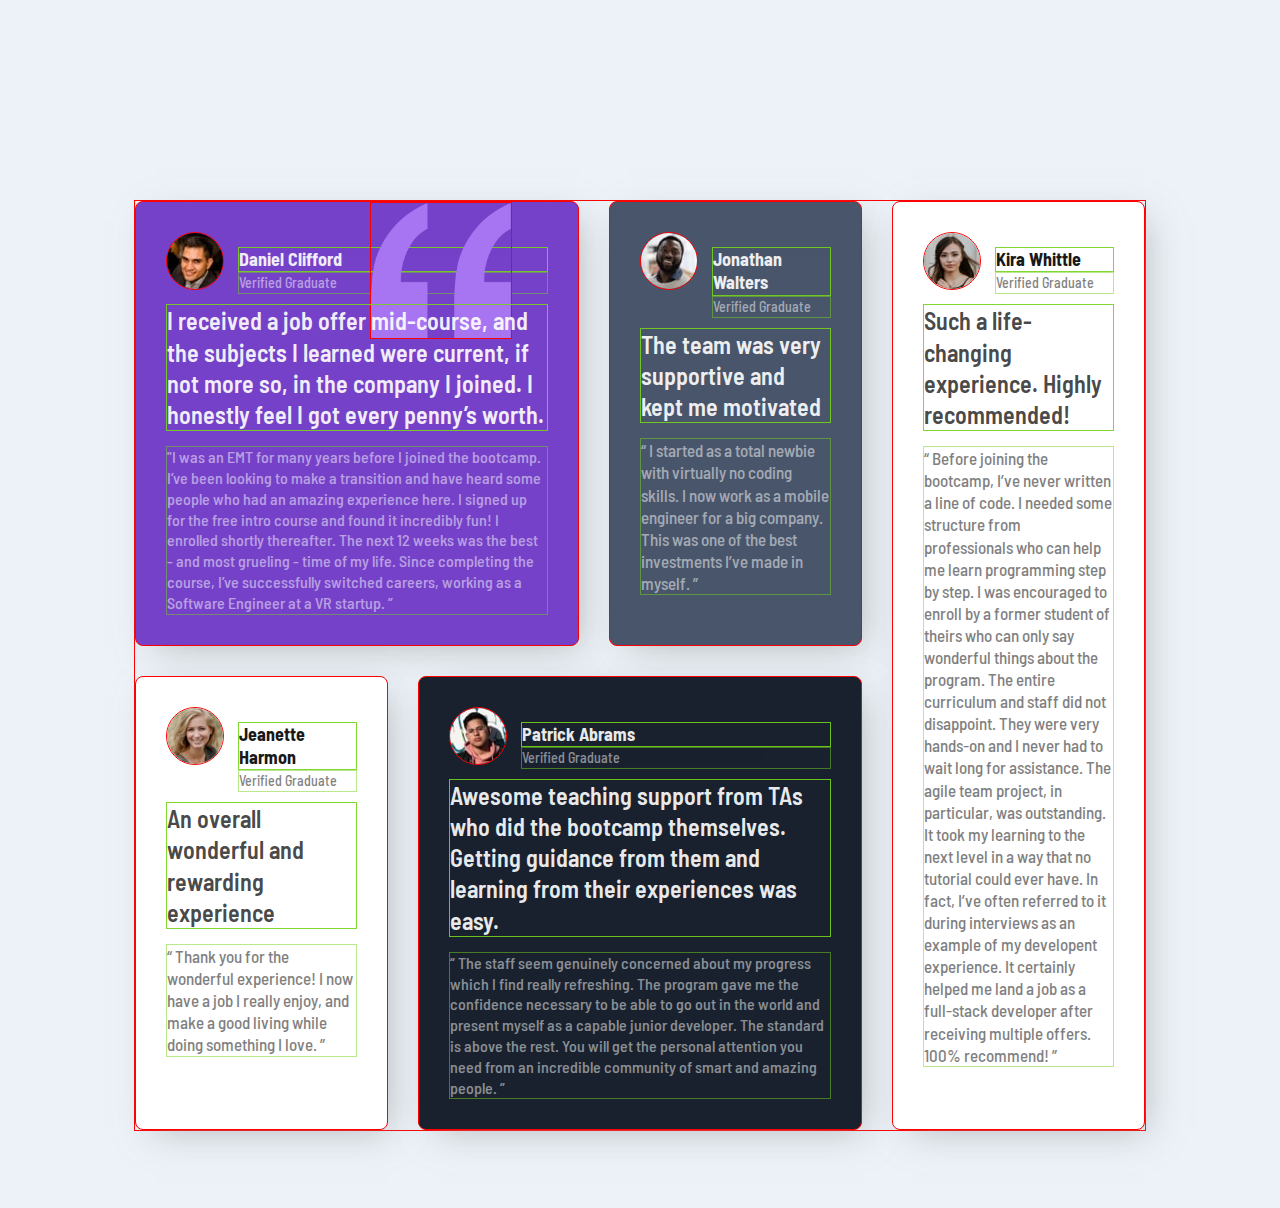
==== main.html @ f02a7a20 "complete" ====
<!DOCTYPE html>
<html lang="en">
  <head>
    <meta charset="UTF-8" />
    <meta name="viewport" content="width=device-width, initial-scale=1.0" />
    <!-- displays site properly based on user's device -->
    <link rel="preconnect" href="https://fonts.googleapis.com" />
    <link rel="preconnect" href="https://fonts.gstatic.com" crossorigin />
    <link
      href="https://fonts.googleapis.com/css2?family=Barlow+Semi+Condensed:wght@300;500;600&display=swap"
      rel="stylesheet"
    />
    <link rel="stylesheet" href="styles.css" />
    <link
      rel="icon"
      type="image/png"
      sizes="32x32"
      href="./images/favicon-32x32.png"
    />

    <title>Frontend Mentor | [Challenge Name Here]</title>
  </head>
  <body class="page">
    <section class="box">
      <div class="quote">
        <!-- /*BOX 1*/ -->

        <div class="quote__item">
          <h2 class="quote__author text_white">Daniel Clifford</h2>
          <p class="quote__grad text_white">Verified Graduate</p>
          <p class="quote__main-text text_white">
            I received a job offer mid-course, and the subjects I learned were
            current, if not more so, in the company I joined. I honestly feel I
            got every penny’s worth.
          </p>

          <p class="quote__sub-text text_white">
            "I was an EMT for many years before I joined the bootcamp. I’ve been
            looking to make a transition and have heard some people who had an
            amazing experience here. I signed up for the free intro course and
            found it incredibly fun! I enrolled shortly thereafter. The next 12
            weeks was the best - and most grueling - time of my life. Since
            completing the course, I’ve successfully switched careers, working
            as a Software Engineer at a VR startup. ”
          </p>
          <img src="images/image-daniel.jpg" class="quote__image" />
          <img class="quotation" src="images/bg-pattern-quotation.png" />
        </div>
        <!-- /*BOX 2*/ -->
        <div class="quote__item">
          <h2 class="quote__author text_white">Jonathan Walters</h2>
          <p class="quote__grad text_white">Verified Graduate</p>
          <p class="quote__main-text text_white">
            The team was very supportive and kept me motivated
          </p>

          <p class="quote__sub-text quote__sub-text_lg text_white">
            “ I started as a total newbie with virtually no coding skills. I now
            work as a mobile engineer for a big company. This was one of the
            best investments I’ve made in myself. ”
          </p>
          <img src="images/image-jonathan.jpg" class="quote__image" />
        </div>
        <!-- /*BOX 3*/ -->

        <div class="quote__item">
          <h2 class="quote__author">Jeanette Harmon</h2>
          <p class="quote__grad">Verified Graduate</p>
          <p class="quote__main-text quote__main-text_reduce">
            An overall wonderful and rewarding experience
          </p>

          <p class="quote__sub-text quote__sub-text_lg">
            “ Thank you for the wonderful experience! I now have a job I really
            enjoy, and make a good living while doing something I love. ”
          </p>
          <img src="images/image-jeanette.jpg" class="quote__image" />
        </div>
        <!-- /*BOX 4*/ -->

        <div class="quote__item">
          <h2 class="quote__author text_white">Patrick Abrams</h2>
          <p class="quote__grad text_white">Verified Graduate</p>
          <p class="quote__main-text text_white">
            Awesome teaching support from TAs who did the bootcamp themselves.
            Getting guidance from them and learning from their experiences was
            easy.
          </p>

          <p class="quote__sub-text text_white">
            “ The staff seem genuinely concerned about my progress which I find
            really refreshing. The program gave me the confidence necessary to
            be able to go out in the world and present myself as a capable
            junior developer. The standard is above the rest. You will get the
            personal attention you need from an incredible community of smart
            and amazing people. ”
          </p>
          <img src="images/image-patrick.jpg" class="quote__image" />
        </div>
        <!-- /*BOX 5*/ -->

        <div class="quote__item">
          <h2 class="quote__author">Kira Whittle</h2>
          <p class="quote__grad">Verified Graduate</p>
          <p class="quote__main-text">
            Such a life-changing experience. Highly recommended!
          </p>

          <p class="quote__sub-text quote__sub-text_lg">
            “ Before joining the bootcamp, I’ve never written a line of code. I
            needed some structure from professionals who can help me learn
            programming step by step. I was encouraged to enroll by a former
            student of theirs who can only say wonderful things about the
            program. The entire curriculum and staff did not disappoint. They
            were very hands-on and I never had to wait long for assistance. The
            agile team project, in particular, was outstanding. It took my
            learning to the next level in a way that no tutorial could ever
            have. In fact, I’ve often referred to it during interviews as an
            example of my developent experience. It certainly helped me land a
            job as a full-stack developer after receiving multiple offers. 100%
            recommend! ”
          </p>
          <img src="images/image-kira.jpg" class="quote__image" />
        </div>
      </div>
    </section>
  </body>
</html>
---- styles.css ----
.page {
  font-family: "Barlow Semi Condensed", sans-serif;
  font-weight: 500;
  background-color: hsl(210, 46%, 95%);
}

p,
h1,
h2,
h3,
h4,
a {
  border: 1px solid rgb(117, 212, 27);
}
page {
  border: 1px solid black;
}
div,
img,
ul,
li {
  border: 1px solid rgb(255, 0, 0);
}
.box {
  width: 80%;
  margin: auto;
  min-height: 1000px;
}
.quote {
  margin: 200px auto;
  display: grid;
  max-width: 1440px;
}

.quote__item {
  min-height: 250px;
  padding: 30px;
  overflow: hidden;
  margin: 0;
  border-radius: 8px;
  position: relative;
  box-shadow: 10px 10px 35px -10px rgba(149, 149, 149, 0.603);
}
.quote__item:nth-child(1) {
  grid-row: 1/2;
  grid-column: 1/3;
  margin-bottom: 30px;
  margin-right: 30px;

  background-color: hsl(263, 55%, 52%);
}
.quote__item:nth-child(2) {
  grid-row: 1/2;
  grid-column: 3/4;
  margin-bottom: 30px;
  background-color: hsl(217, 19%, 35%);
}

.quote__item:nth-child(3) {
  grid-row: 2/3%;
  grid-column: 1/2;
  margin-right: 30px;
  background-color: white;
}

.quote__item:nth-child(4) {
  grid-row: 2/3;
  grid-column: 2/4;

  background-color: hsl(219, 29%, 14%);
}

.quote__item:nth-child(5) {
  grid-row: 1/3;
  grid-column: 4/5;
  margin-left: 30px;
  background-color: white;
}

.quote__author {
  line-height: 1.3;
  font-size: 18px;
  position: relative;
  padding: 0;
  margin: 15px 0 0 72px;
  opacity: 0.9;
}

.quote__grad {
  line-height: 20px;
  padding: 0;
  margin: 0 0 0 72px;
  font-size: 14px;
  opacity: 0.5;
}
.quote__main-text {
  position: relative;
  padding: 0;
  margin: 10px 0 0 0;
  font-size: 24px;
  font-weight: 600;
  line-height: 1.3;
  z-index: 2;
  opacity: 0.9;
  color: rgba(42, 42, 42, 0.938);
}
.quote__sub-text {
  padding: 0;
  margin: 0;
  margin-top: 15px;
  font-size: 16px;
  line-height: 1.3;
  font-weight: 500;
  opacity: 0.5;
  bottom: 0;
}

.quote__sub-text_lg {
  font-size: 17px;
}

.text_white {
  color: white;
}

.quote__image {
  border-radius: 50%;
  position: absolute;
  top: 30px;
  left: 30px;
}
.quotation {
  z-index: 0;
  position: absolute;
  top: 0px;
  right: 15%;
  width: 140px;
  height: 135px;
}
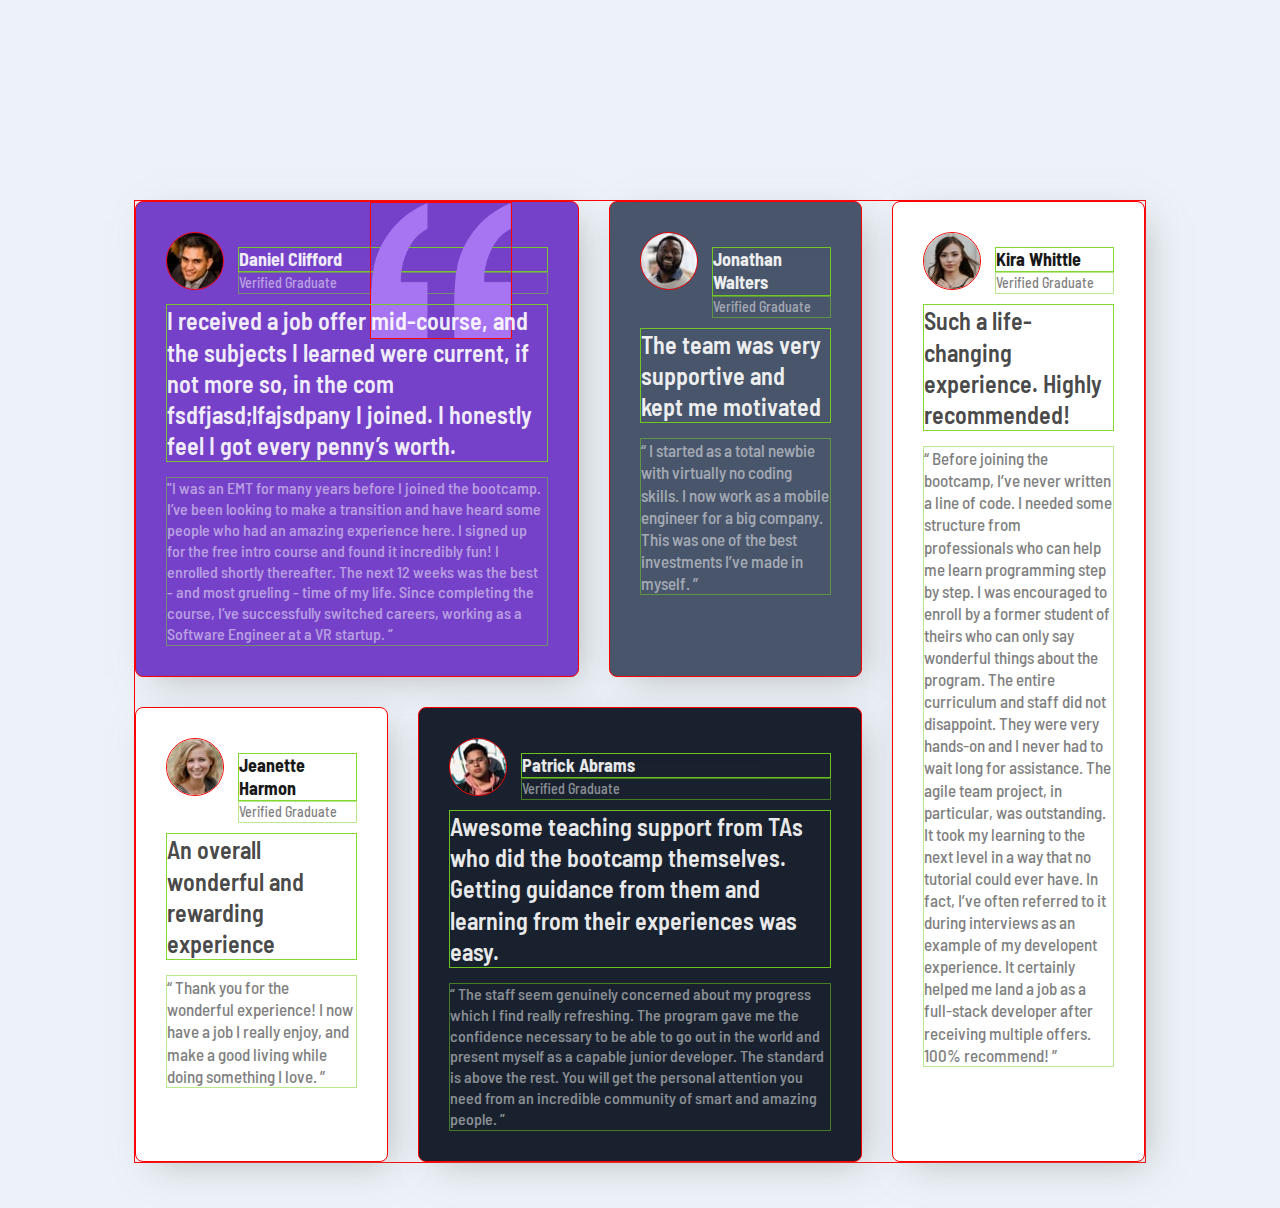
==== commit 7b8d67e6: "sdfa 2" ====
--- a/main.html
+++ b/main.html
@@ -30,8 +30,8 @@
           <p class="quote__grad text_white">Verified Graduate</p>
           <p class="quote__main-text text_white">
             I received a job offer mid-course, and the subjects I learned were
-            current, if not more so, in the company I joined. I honestly feel I
-            got every penny’s worth.
+            current, if not more so, in the com fsdfjasd;lfajsdpany I joined. I
+            honestly feel I got every penny’s worth.
           </p>
 
           <p class="quote__sub-text text_white">
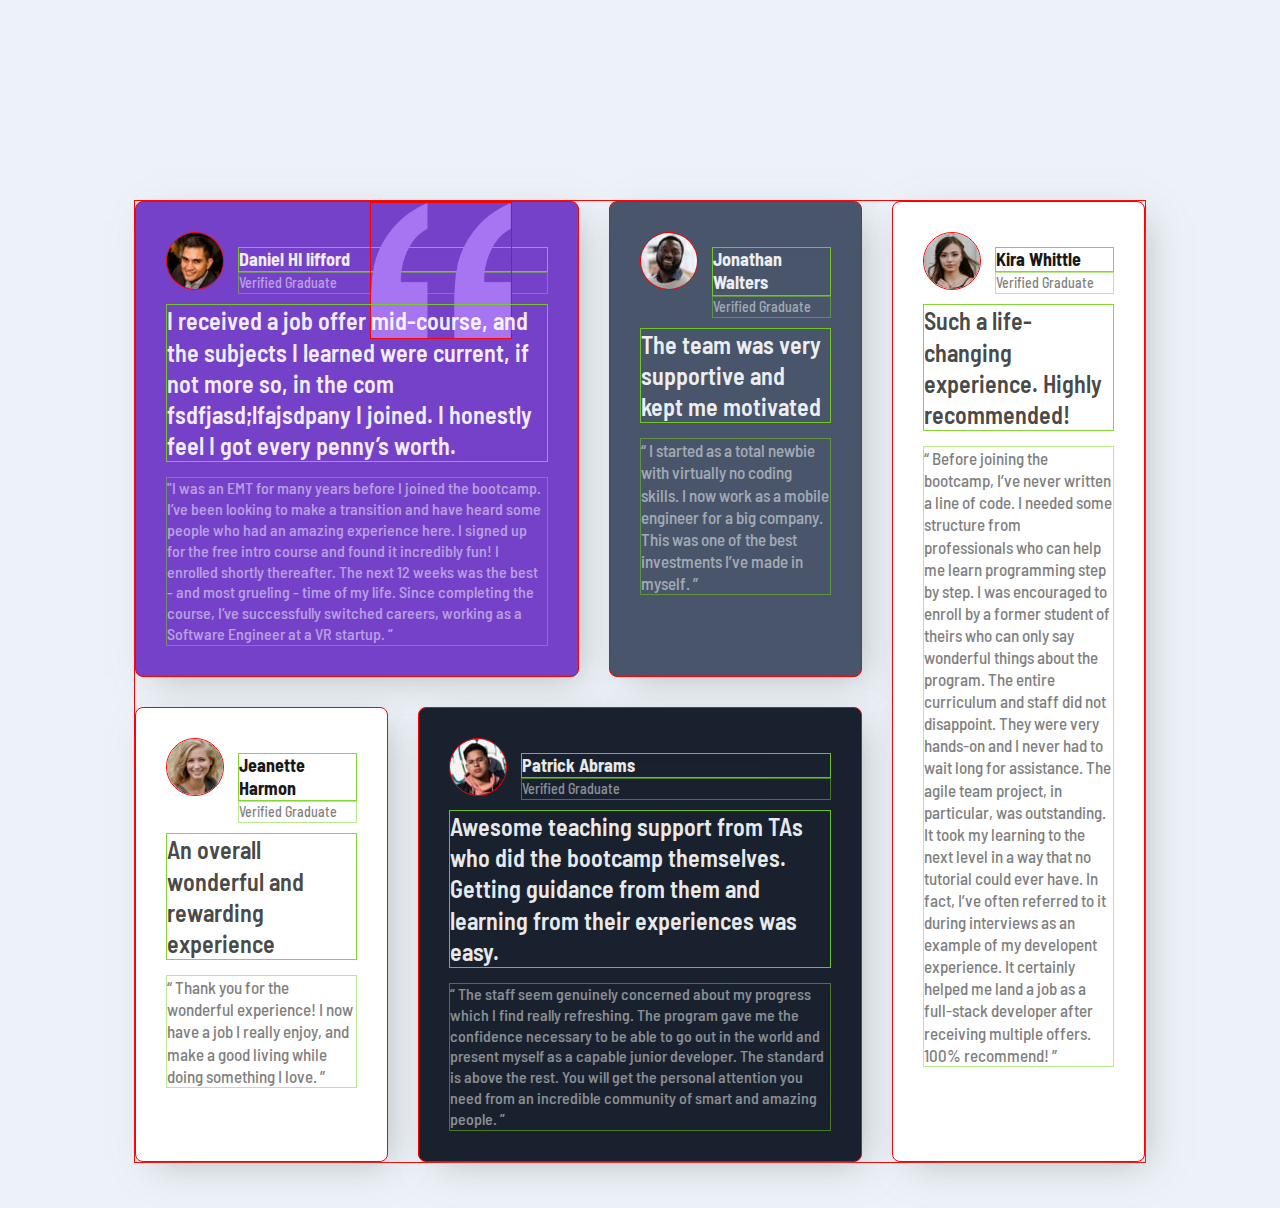
==== commit 919b1994: "adfs 3" ====
--- a/main.html
+++ b/main.html
@@ -26,7 +26,7 @@
         <!-- /*BOX 1*/ -->
 
         <div class="quote__item">
-          <h2 class="quote__author text_white">Daniel Clifford</h2>
+          <h2 class="quote__author text_white">Daniel HI lifford</h2>
           <p class="quote__grad text_white">Verified Graduate</p>
           <p class="quote__main-text text_white">
             I received a job offer mid-course, and the subjects I learned were
